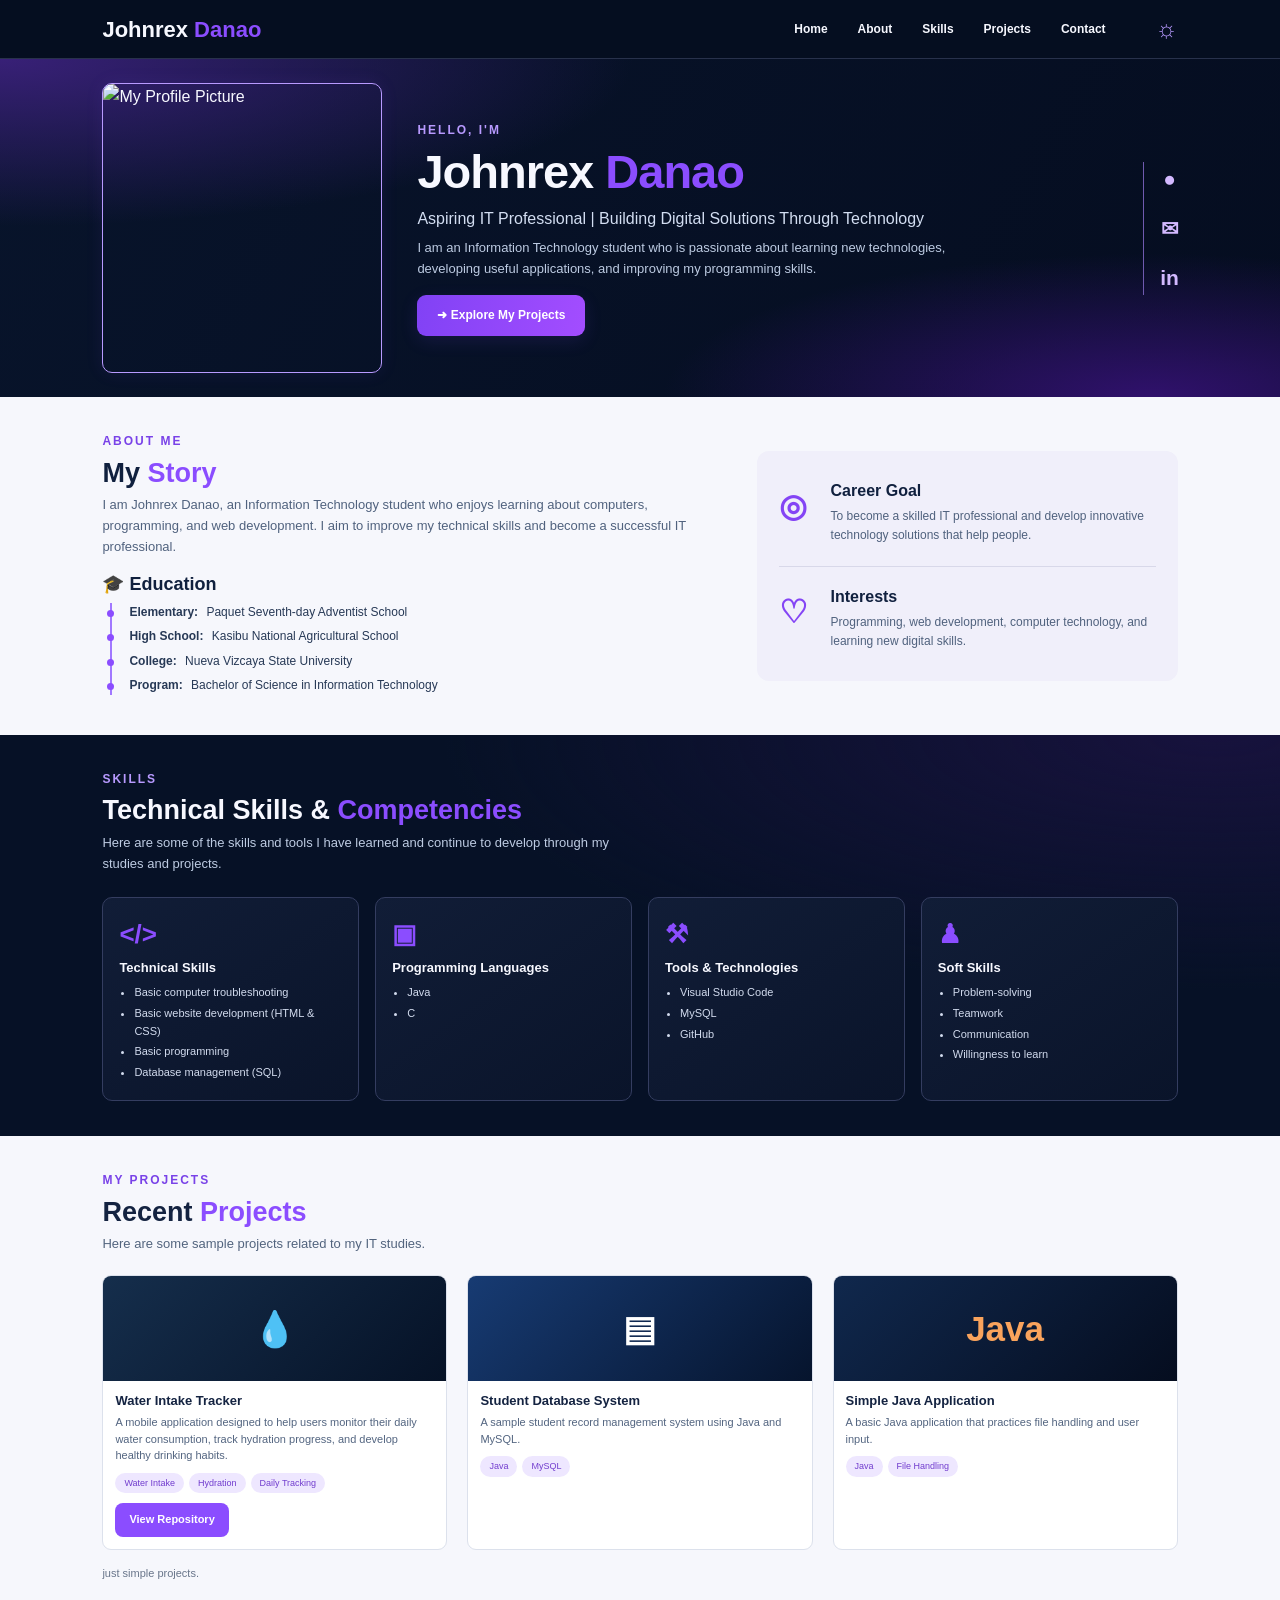
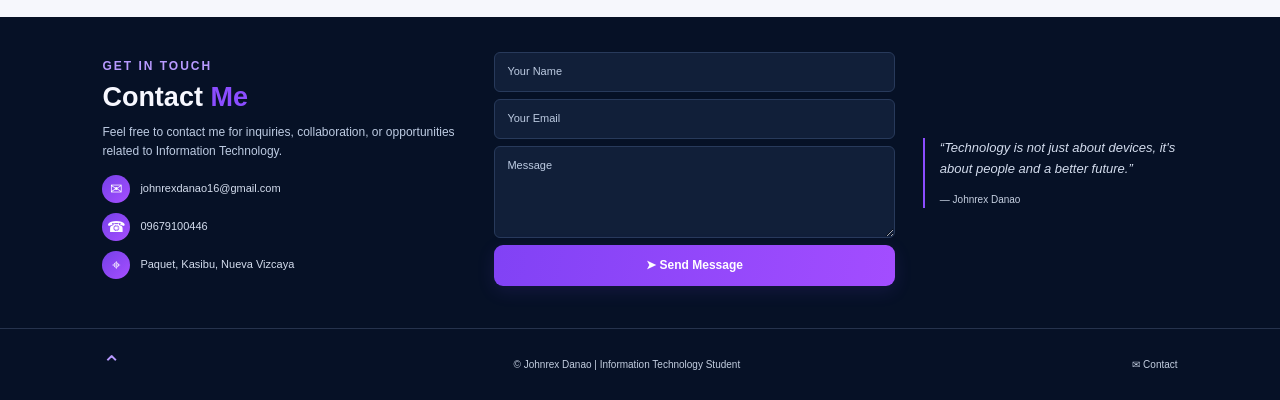
==== index.html @ 1e27bde1 "Update Water Intake Tracker repository link Updated the GitHub repository link to the correct URL." ====
﻿<!DOCTYPE html>
<html lang="en">
<head>
  <meta charset="UTF-8">
  <meta name="viewport" content="width=device-width, initial-scale=1.0">
  <title>Johnrex Danao | IT Portfolio</title>

  <link rel="stylesheet" href="style.css">
  <script src="jana1.js" defer></script>
</head>
<body>

  <!-- NAVIGATION -->
  <header class="navbar">
    <a href="#home" class="logo">Johnrex <span>Danao</span></a>

    <button class="menu-toggle" id="menuToggle"
      aria-label="Open navigation" aria-expanded="false">☰</button>

    <nav class="nav-links" id="navLinks">
      <a href="#home">Home</a>
      <a href="#about">About</a>
      <a href="#skills">Skills</a>
      <a href="#projects">Projects</a>
      <a href="#contact">Contact</a>
      <button id="themeToggle" class="theme-toggle"
        aria-label="Toggle light and dark theme">☼</button>
    </nav>
  </header>

  <!-- HOME -->
  <section id="home" class="hero">
    <div class="hero-photo">
      <img src="mypicture.jpg" alt="My Profile Picture">
    </div>

    <div class="hero-content">
      <p class="eyebrow">HELLO, I'M</p>
      <h1>Johnrex <span>Danao</span></h1>

      <h2>
        Aspiring IT Professional |
        Building Digital Solutions Through Technology
      </h2>

      <p>
        I am an Information Technology student who is passionate
        about learning new technologies, developing useful
        applications, and improving my programming skills.
      </p>

      <a href="#projects" class="button">
        ➜ Explore My Projects
      </a>
    </div>

    <div class="social-links">
      <a href="https://github.com/" target="_blank"
         rel="noopener noreferrer" aria-label="GitHub">●</a>
      <a href="mailto:johnrexdanao16@gmail.com"
         aria-label="Email">✉</a>
      <a href="https://www.linkedin.com/" target="_blank"
         rel="noopener noreferrer" aria-label="LinkedIn">in</a>
    </div>
  </section>

  <!-- ABOUT -->
  <section id="about" class="about section">
    <div class="about-left">
      <p class="eyebrow">ABOUT ME</p>
      <h2>My <span>Story</span></h2>

      <p>
        I am Johnrex Danao, an Information Technology student
        who enjoys learning about computers, programming,
        and web development. I aim to improve my technical
        skills and become a successful IT professional.
      </p>

      <h3 class="subheading">🎓 Education</h3>

      <div class="education">
        <p><strong>Elementary:</strong>
          Paquet Seventh-day Adventist School</p>
        <p><strong>High School:</strong>
          Kasibu National Agricultural School</p>
        <p><strong>College:</strong>
          Nueva Vizcaya State University</p>
        <p><strong>Program:</strong>
          Bachelor of Science in Information Technology</p>
      </div>
    </div>

    <div class="about-right">
      <article class="about-card">
        <div class="about-icon">◎</div>
        <div>
          <h3>Career Goal</h3>
          <p>
            To become a skilled IT professional and develop
            innovative technology solutions that help people.
          </p>
        </div>
      </article>

      <article class="about-card">
        <div class="about-icon">♡</div>
        <div>
          <h3>Interests</h3>
          <p>
            Programming, web development, computer technology,
            and learning new digital skills.
          </p>
        </div>
      </article>
    </div>
  </section>

  <!-- SKILLS -->
  <section id="skills" class="skills section">
    <p class="eyebrow">SKILLS</p>
    <h2>Technical Skills & <span>Competencies</span></h2>
    <p class="section-description">
      Here are some of the skills and tools I have learned
      and continue to develop through my studies and projects.
    </p>

    <div class="skills-grid">
      <article class="skill-card">
        <div class="skill-icon">&lt;/&gt;</div>
        <h3>Technical Skills</h3>
        <ul>
          <li>Basic computer troubleshooting</li>
          <li>Basic website development (HTML & CSS)</li>
          <li>Basic programming</li>
          <li>Database management (SQL)</li>
        </ul>
      </article>

      <article class="skill-card">
        <div class="skill-icon">▣</div>
        <h3>Programming Languages</h3>
        <ul>
          <li>Java</li>
          <li>C</li>
        </ul>
      </article>

      <article class="skill-card">
        <div class="skill-icon">⚒</div>
        <h3>Tools & Technologies</h3>
        <ul>
          <li>Visual Studio Code</li>
          <li>MySQL</li>
          <li>GitHub</li>
        </ul>
      </article>

      <article class="skill-card">
        <div class="skill-icon">♟</div>
        <h3>Soft Skills</h3>
        <ul>
          <li>Problem-solving</li>
          <li>Teamwork</li>
          <li>Communication</li>
          <li>Willingness to learn</li>
        </ul>
      </article>
    </div>
  </section>

  <!-- PROJECTS -->
  <section id="projects" class="projects section">
    <p class="eyebrow">MY PROJECTS</p>
    <h2>Recent <span>Projects</span></h2>
    <p class="section-description">
      Here are some sample projects related to my IT studies.
    </p>

    <div class="projects-grid">
      <article class="project-card">
    <div class="project-image code-image">
        <span>💧</span>
    </div>

    <div class="project-content">
        <h3>Water Intake Tracker</h3>

        <p>
            A mobile application designed to help users
            monitor their daily water consumption, track
            hydration progress, and develop healthy
            drinking habits.
        </p>

        <div class="tags">
            <span>Water Intake</span>
            <span>Hydration</span>
            <span>Daily Tracking</span>
        </div>

<a href="https://github.com/johnrexdanao20/water-intake-tracking"
   target="_blank"
   rel="noopener noreferrer">
    View Repository
</a>
</div>
</article>

      <article class="project-card">
        <div class="project-image database-image">
          <span>▤</span>
        </div>
        <div class="project-content">
          <h3>Student Database System</h3>
          <p>
            A sample student record management system
            using Java and MySQL.
          </p>
          <div class="tags">
            <span>Java</span><span>MySQL</span>
          </div>
        </div>
      </article>

      <article class="project-card">
        <div class="project-image java-image">
          <span>Java</span>
        </div>
        <div class="project-content">
          <h3>Simple Java Application</h3>
          <p>
            A basic Java application that practices
            file handling and user input.
          </p>
          <div class="tags">
            <span>Java</span><span>File Handling</span>
          </div>
        </div>
      </article>
    </div>

    <p class="project-note">
     just simple projects.
    </p>
  </section>

  <!-- CONTACT -->
  <section id="contact" class="contact section">
    <div class="contact-info">
      <p class="eyebrow">GET IN TOUCH</p>
      <h2>Contact <span>Me</span></h2>
      <p>
        Feel free to contact me for inquiries, collaboration,
        or opportunities related to Information Technology.
      </p>

      <div class="contact-item">
        <span>✉</span>
        <a href="mailto:johnrexdanao16@gmail.com">
          johnrexdanao16@gmail.com
        </a>
      </div>

      <div class="contact-item">
        <span>☎</span>
        <a href="tel:09679100446">09679100446</a>
      </div>

      <div class="contact-item">
        <span>⌖</span>
        <p>Paquet, Kasibu, Nueva Vizcaya</p>
      </div>
    </div>

    <form class="contact-form" id="contactForm">
      <label class="sr-only" for="name">Your Name</label>
      <input type="text" id="name" placeholder="Your Name" required>

      <label class="sr-only" for="email">Your Email</label>
      <input type="email" id="email" placeholder="Your Email" required>

      <label class="sr-only" for="message">Message</label>
      <textarea id="message" placeholder="Message"
        rows="4" required></textarea>

      <button type="submit" class="button">➤ Send Message</button>
      <p id="formNotice" class="form-notice" aria-live="polite"></p>
    </form>

    <blockquote class="quote">
      “Technology is not just about devices, it's about
      people and a better future.”
      <footer>— Johnrex Danao</footer>
    </blockquote>
  </section>

  <!-- FOOTER -->
  <footer class="footer">
    <a href="#home" class="back-top">⌃</a>
    <p>
      © <span id="year"></span> Johnrex Danao |
      Information Technology Student
    </p>
    <a href="mailto:johnrexdanao16@gmail.com">✉ Contact</a>
  </footer>

</body>
</html>
---- style.css ----
﻿/* GENERAL SETTINGS */
* {
  margin: 0;
  padding: 0;
  box-sizing: border-box;
}

:root {
  --purple: #8b4dff;
  --purple-light: #b89aff;
  --navy: #061126;
  --navy-card: #101d37;
  --white: #f7f8ff;
  --muted: #bdcbe2;
  --border: #343d60;
  --light-bg: #f6f7fc;
  --light-text: #273956;
}

html {
  scroll-behavior: smooth;
  scroll-padding-top: 75px;
}

body {
  font-family: Arial, Helvetica, sans-serif;
  background: var(--navy);
  color: var(--white);
  line-height: 1.6;
}

a {
  text-decoration: none;
  color: inherit;
}

button,
input,
textarea {
  font: inherit;
}

button {
  cursor: pointer;
}

section {
  scroll-margin-top: 70px;
}

h1,
h2,
h3 {
  line-height: 1.25;
}

h2 span,
h1 span,
.logo span {
  color: var(--purple);
}

.eyebrow {
  color: var(--purple-light);
  font-size: 12px;
  font-weight: bold;
  letter-spacing: 2px;
  margin-bottom: 5px;
}

.section {
  padding: 35px 8%;
}

.section h2 {
  font-size: 27px;
  margin-bottom: 5px;
}

.section-description {
  font-size: 13px;
  color: var(--muted);
  max-width: 550px;
  margin-bottom: 20px;
}

/* NAVIGATION BAR */
.navbar {
  min-height: 52px;
  padding: 10px 8%;
  display: flex;
  align-items: center;
  justify-content: space-between;
  gap: 20px;
  background: #050e20;
  border-bottom: 1px solid #28314b;
  position: sticky;
  top: 0;
  z-index: 1000;
}

.logo {
  font-size: 22px;
  font-weight: bold;
  white-space: nowrap;
}

.nav-links {
  display: flex;
  align-items: center;
  gap: 30px;
}

.nav-links a {
  font-size: 12px;
  font-weight: bold;
  padding: 7px 0;
  transition: color 0.3s;
}

.nav-links a:hover,
.nav-links a.active {
  color: var(--purple-light);
  border-bottom: 2px solid var(--purple);
}

.theme-toggle {
  color: var(--purple-light);
  background: none;
  border: none;
  font-size: 24px;
  margin-left: 20px;
}

.menu-toggle {
  display: none;
  background: none;
  color: white;
  border: none;
  font-size: 25px;
}

/* HERO / HOME */
.hero {
  min-height: 335px;
  padding: 24px 8%;
  display: grid;
  grid-template-columns: 280px minmax(0, 1fr) 35px;
  align-items: center;
  gap: 35px;
  background:
    radial-gradient(
      ellipse at 0% 0%,
      #382077 0%,
      transparent 35%
    ),
    radial-gradient(
      ellipse at 90% 100%,
      #30116c 0%,
      transparent 30%
    ),
    linear-gradient(120deg, #08142b, #050d20);
}

.hero-photo {
  height: 290px;
  overflow: hidden;
  border: 1.5px solid var(--purple-light);
  border-radius: 10px;
  box-shadow: 0 0 18px #8b4dff18;
}

.hero-photo img {
  display: block;
  width: 100%;
  height: 100%;
  object-fit: cover;
  object-position: center 25%;
}

.hero-content h1 {
  font-size: clamp(30px, 4.5vw, 47px);
  line-height: 1.15;
  margin-bottom: 8px;
  letter-spacing: -1px;
}

.hero-content h2 {
  color: #d3def2;
  font-size: 16px;
  font-weight: normal;
  line-height: 1.45;
  margin-bottom: 8px;
}

.hero-content > p:not(.eyebrow) {
  color: var(--muted);
  font-size: 13px;
  max-width: 540px;
  margin-bottom: 15px;
}

.button {
  display: inline-block;
  border: none;
  border-radius: 9px;
  padding: 11px 20px;
  color: white;
  background: linear-gradient(
    100deg,
    #8142f5,
    #a34dff
  );
  font-size: 12px;
  font-weight: bold;
  box-shadow: 0 5px 18px #8245ff20;
  transition: transform 0.3s, box-shadow 0.3s;
}

.button:hover {
  transform: translateY(-2px);
  box-shadow: 0 8px 22px #8245ff45;
}

.social-links {
  display: flex;
  flex-direction: column;
  align-items: center;
  gap: 16px;
  border-left: 1px solid #6f5aaf;
  padding-left: 18px;
}

.social-links a {
  color: #d3b9ff;
  font-weight: bold;
  font-size: 21px;
}

/* ABOUT SECTION */
.about {
  background: var(--light-bg);
  color: var(--light-text);
  display: grid;
  grid-template-columns: 1.25fr 0.85fr;
  gap: 35px;
  align-items: center;
}

.about > div > p:not(.eyebrow) {
  font-size: 13px;
  color: #50627e;
  margin-bottom: 15px;
}

.about .eyebrow {
  color: #7942e8;
}

.about-left h2,
.about h3 {
  color: #10203e;
}

.subheading {
  font-size: 18px;
  margin: 14px 0 8px;
}

.education {
  border-left: 2px solid #a178ff;
  margin-left: 8px;
  padding-left: 17px;
}

.education p {
  font-size: 12px;
  margin-bottom: 5px;
  position: relative;
}

.education p::before {
  content: "";
  width: 7px;
  height: 7px;
  background: var(--purple);
  border-radius: 50%;
  position: absolute;
  left: -22px;
  top: 7px;
}

.education strong {
  margin-right: 5px;
}

.about-right {
  background: #f0effa;
  padding: 10px 22px;
  border-radius: 12px;
}

.about-card {
  display: flex;
  gap: 17px;
  padding: 20px 0;
}

.about-card + .about-card {
  border-top: 1px solid #d8d8e9;
}

.about-icon {
  color: #8444f5;
  font-size: 32px;
  font-weight: bold;
  min-width: 35px;
}

.about-card h3 {
  font-size: 16px;
  margin-bottom: 6px;
}

.about-card p {
  color: #50627e;
  font-size: 12px;
}

/* SKILLS SECTION */
.skills {
  background:
    radial-gradient(
      ellipse at 95% 0%,
      #17123d,
      transparent 45%
    ),
    var(--navy);
}

.skills-grid {
  display: grid;
  grid-template-columns: repeat(4, minmax(0, 1fr));
  gap: 16px;
  margin-top: 22px;
}

.skill-card {
  border: 1px solid var(--border);
  background: linear-gradient(
    145deg,
    #111d37,
    #0a142a
  );
  border-radius: 10px;
  padding: 16px;
  transition: border-color 0.3s, transform 0.3s;
}

.skill-card:hover {
  border-color: var(--purple);
  transform: translateY(-4px);
}

.skill-icon {
  color: var(--purple);
  font-size: 26px;
  font-weight: bold;
  margin-bottom: 5px;
}

.skill-card h3 {
  font-size: 13px;
  margin-bottom: 8px;
}

.skill-card ul {
  padding-left: 15px;
  color: #d2dbee;
  font-size: 11px;
}

.skill-card li {
  margin-bottom: 3px;
}

/* PROJECTS SECTION */
.projects {
  background: var(--light-bg);
  color: #142341;
}

.projects .eyebrow {
  color: #7942e8;
}

.projects .section-description {
  color: #52647e;
}

.projects-grid {
  display: grid;
  grid-template-columns: repeat(3, minmax(0, 1fr));
  gap: 20px;
}

.project-card {
  background: white;
  border: 1px solid #dce1ec;
  border-radius: 9px;
  overflow: hidden;
  transition: transform 0.3s, box-shadow 0.3s;
}

.project-card:hover {
  transform: translateY(-4px);
  box-shadow: 0 12px 25px #101b3515;
}

.project-image {
  height: 105px;
  display: grid;
  place-items: center;
  color: white;
  background: linear-gradient(135deg, #142b51, #071229);
  font-size: 35px;
  font-weight: bold;
}

.code-image {
  background: linear-gradient(135deg, #152e4c, #061226);
}

.database-image {
  background: linear-gradient(135deg, #173b73, #06142d);
}

.java-image {
  background: linear-gradient(135deg, #10284d, #050d1f);
  color: #f9a35c;
}

.project-content {
  padding: 12px;
}

.project-content h3 {
  font-size: 13px;
  margin-bottom: 5px;
}

.project-content p {
  color: #536580;
  font-size: 11px;
  line-height: 1.5;
  margin-bottom: 9px;
}
/* GITHUB REPOSITORY BUTTON */
.project-content a {
    display: inline-block;
    padding: 8px 14px;
    background-color: #8b4dff;
    color: white;
    text-decoration: none;
    border-radius: 8px;
    margin-top: 10px;
    font-size: 11px;
    font-weight: bold;
    transition: 0.3s;
}

.project-content a:hover {
    background-color: #6c35d9;
    transform: translateY(-2px);
}
.tags {
  display: flex;
  flex-wrap: wrap;
  gap: 5px;
}

.tags span {
  color: #713cce;
  background: #eee7ff;
  padding: 3px 9px;
  border-radius: 20px;
  font-size: 9px;
}

.project-note {
  color: #68758a;
  font-size: 11px;
  margin-top: 15px;
}

/* CONTACT SECTION */
.contact {
  display: grid;
  grid-template-columns: 1fr 1.1fr 0.7fr;
  gap: 28px;
  align-items: center;
  background: #061126;
}

.contact-info h2 {
  margin-bottom: 8px;
}

.contact-info > p:not(.eyebrow) {
  font-size: 12px;
  color: var(--muted);
  margin-bottom: 14px;
}

.contact-item {
  display: flex;
  align-items: center;
  gap: 10px;
  margin: 10px 0;
  font-size: 11px;
  overflow-wrap: anywhere;
}

.contact-item > span {
  display: grid;
  place-items: center;
  flex-shrink: 0;
  width: 28px;
  height: 28px;
  border-radius: 50%;
  color: white;
  background: linear-gradient(135deg, #7540e9, #a64fff);
  font-size: 15px;
}

.contact-item p {
  color: #d3dced;
}

.contact-item a {
  color: #d3dced;
}

.contact-item a:hover {
  color: var(--purple-light);
}

.contact-form {
  display: flex;
  flex-direction: column;
  gap: 7px;
}

.contact-form input,
.contact-form textarea {
  width: 100%;
  background: #111f39;
  color: white;
  border: 1px solid #283a5b;
  border-radius: 6px;
  padding: 10px 12px;
  font-size: 11px;
  outline: none;
}

.contact-form input:focus,
.contact-form textarea:focus {
  border-color: var(--purple);
}

.contact-form input::placeholder,
.contact-form textarea::placeholder {
  color: #bdcbe2;
}

.contact-form textarea {
  resize: vertical;
}

.contact-form .button {
  width: 100%;
}

.form-notice {
  color: #c9b4ff;
  font-size: 11px;
}

.sr-only {
  position: absolute;
  width: 1px;
  height: 1px;
  padding: 0;
  margin: -1px;
  overflow: hidden;
  clip: rect(0, 0, 0, 0);
  white-space: nowrap;
  border: 0;
}

.quote {
  color: #d3dced;
  font-style: italic;
  font-size: 13px;
  border-left: 2px solid var(--purple);
  padding-left: 15px;
}

.quote footer {
  margin-top: 12px;
  color: #c5cfe0;
  font-size: 10px;
  font-style: normal;
}

/* FOOTER */
.footer {
  padding: 17px 8%;
  border-top: 1px solid #26334d;
  display: flex;
  align-items: center;
  justify-content: space-between;
  gap: 15px;
  color: #c3cee0;
  font-size: 10px;
}

.back-top {
  font-size: 23px;
  color: var(--purple-light);
}

/* LIGHT THEME */
body.light-theme {
  --navy: #f4f6fc;
  --navy-card: #ffffff;
  --white: #17213b;
  --muted: #536580;
  --border: #d9deeb;
}

body.light-theme .navbar,
body.light-theme .hero,
body.light-theme .skills,
body.light-theme .contact {
  background: #eef1fa;
  color: #17213b;
}

body.light-theme .nav-links a,
body.light-theme .hero-content h2,
body.light-theme .hero-content > p:not(.eyebrow),
body.light-theme .skill-card ul,
body.light-theme .contact-info > p:not(.eyebrow),
body.light-theme .contact-item a,
body.light-theme .contact-item p,
body.light-theme .quote,
body.light-theme .quote footer {
  color: #354664;
}

body.light-theme .skill-card,
body.light-theme .contact-form input,
body.light-theme .contact-form textarea {
  background: #fff;
  color: #17213b;
}

body.light-theme .contact-form input::placeholder,
body.light-theme .contact-form textarea::placeholder {
  color: #536580;
}

/* MOBILE RESPONSIVENESS */
@media (max-width: 900px) {
  .navbar,
  .hero,
  .section,
  .footer {
    padding-left: 5%;
    padding-right: 5%;
  }

  .hero {
    grid-template-columns: 220px minmax(0, 1fr);
    gap: 24px;
  }

  .hero-photo {
    height: 270px;
  }

  .social-links {
    display: none;
  }

  .skills-grid {
    grid-template-columns: repeat(2, minmax(0, 1fr));
  }

  .contact {
    grid-template-columns: 1fr 1fr;
  }

  .quote {
    grid-column: 1 / -1;
  }
}

@media (max-width: 600px) {
  .navbar {
    padding: 12px 5%;
  }

  .logo {
    font-size: 19px;
  }

  .menu-toggle {
    display: block;
  }

  .nav-links {
    display: none;
    position: absolute;
    top: 100%;
    left: 0;
    width: 100%;
    padding: 18px 6%;
    background: #081329;
    border-bottom: 1px solid var(--border);
    flex-direction: column;
    align-items: stretch;
    gap: 12px;
  }

  .nav-links.open {
    display: flex;
  }

  .nav-links a {
    padding: 8px 0;
  }

  .theme-toggle {
    margin: 0;
    align-self: flex-start;
  }

  .hero {
    grid-template-columns: 1fr;
    padding-top: 28px;
    text-align: center;
    gap: 22px;
  }

  .hero-photo {
    width: min(280px, 85%);
    height: 310px;
    margin: auto;
  }

  .hero-content h1 {
    font-size: 37px;
  }

  .hero-content h2 {
    font-size: 15px;
  }

  .section {
    padding-top: 38px;
    padding-bottom: 38px;
  }

  .section h2 {
    font-size: 25px;
  }

  .about {
    grid-template-columns: 1fr;
    gap: 22px;
  }

  .about-right {
    padding: 8px 17px;
  }

  .skills-grid,
  .projects-grid,
  .contact {
    grid-template-columns: 1fr;
  }

  .skill-card {
    padding: 18px;
  }

  .project-image {
    height: 140px;
  }

  .quote {
    grid-column: auto;
  }

  .footer {
    flex-wrap: wrap;
    justify-content: center;
    text-align: center;
  }
}
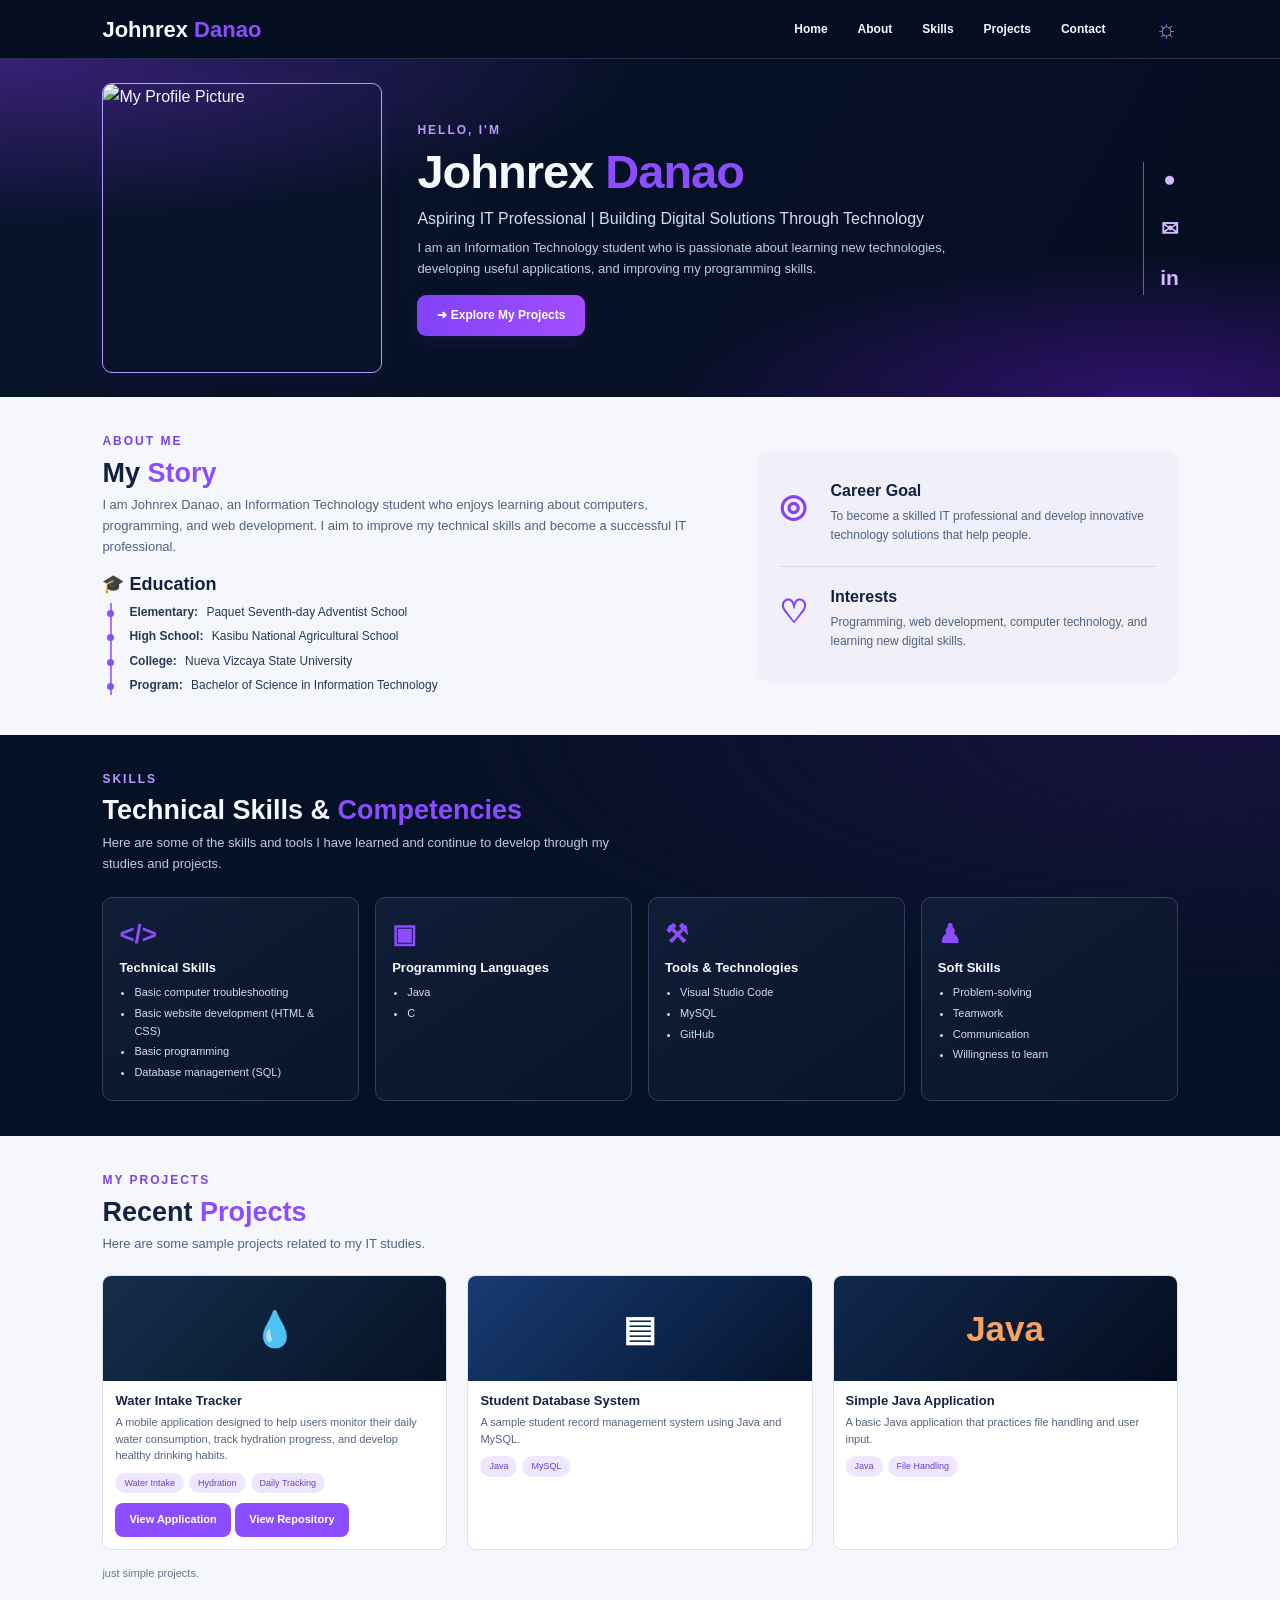
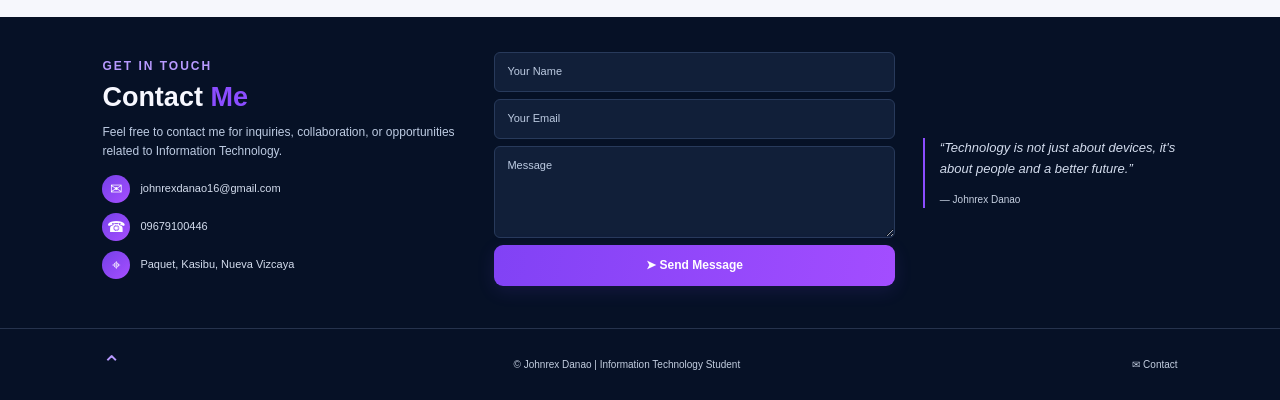
==== commit 2a5333fa: "Add Water Intake Tracker application and repository links" ====
--- a/index.html
+++ b/index.html
@@ -198,6 +198,11 @@
             <span>Hydration</span>
             <span>Daily Tracking</span>
         </div>
+<a href="https://water-intake-tracking.netlify.app"
+   target="_blank"
+   rel="noopener noreferrer">
+    View Application
+</a>
 
 <a href="https://github.com/johnrexdanao20/water-intake-tracking"
    target="_blank"
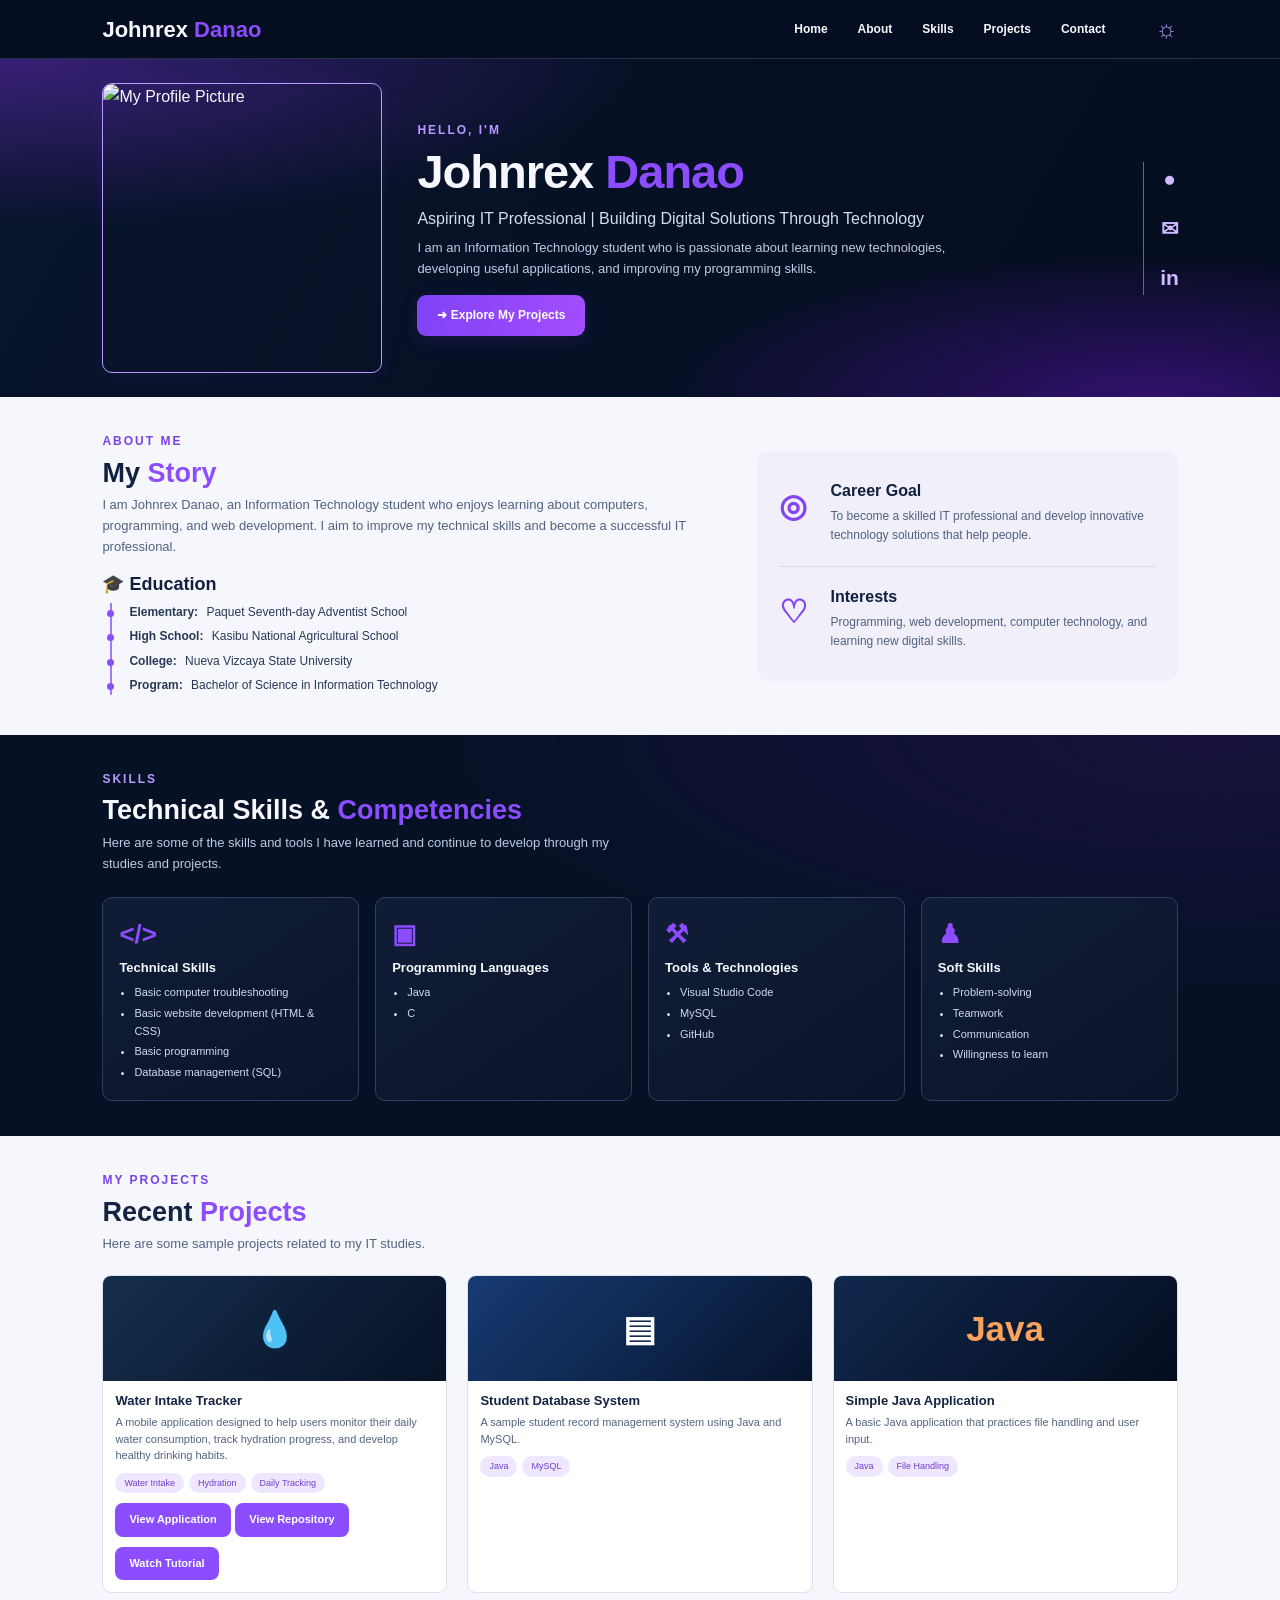
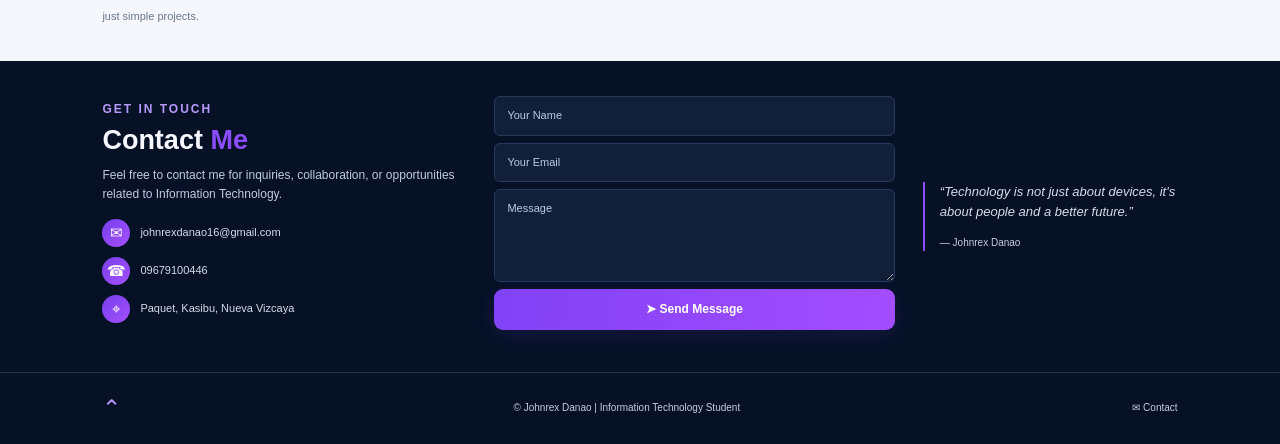
==== commit 1f61de73: "Update index.html" ====
--- a/index.html
+++ b/index.html
@@ -55,7 +55,7 @@
     </div>
 
     <div class="social-links">
-      <a href="https://github.com/" target="_blank"
+      <a href="https://github.com/johnrexdanao20" target="_blank"
          rel="noopener noreferrer" aria-label="GitHub">●</a>
       <a href="mailto:johnrexdanao16@gmail.com"
          aria-label="Email">✉</a>
@@ -198,16 +198,21 @@
             <span>Hydration</span>
             <span>Daily Tracking</span>
         </div>
-<a href="https://water-intake-tracking.netlify.app"
+<a href="https://water-intake-trackings.netlify.app"
    target="_blank"
    rel="noopener noreferrer">
     View Application
 </a>
 
-<a href="https://github.com/johnrexdanao20/water-intake-tracking"
+<a href="https://github.com/johnrexdanao20/water-intake-tracker.git"
    target="_blank"
    rel="noopener noreferrer">
     View Repository
+</a>
+      <a href="https://drive.google.com/file/d/1j1ZdFZx9ta2e0lyUoKlLjIXuIIXWWA8p/view?usp=drive_link"
+   target="_blank"
+   rel="noopener noreferrer">
+    Watch Tutorial
 </a>
 </div>
 </article>
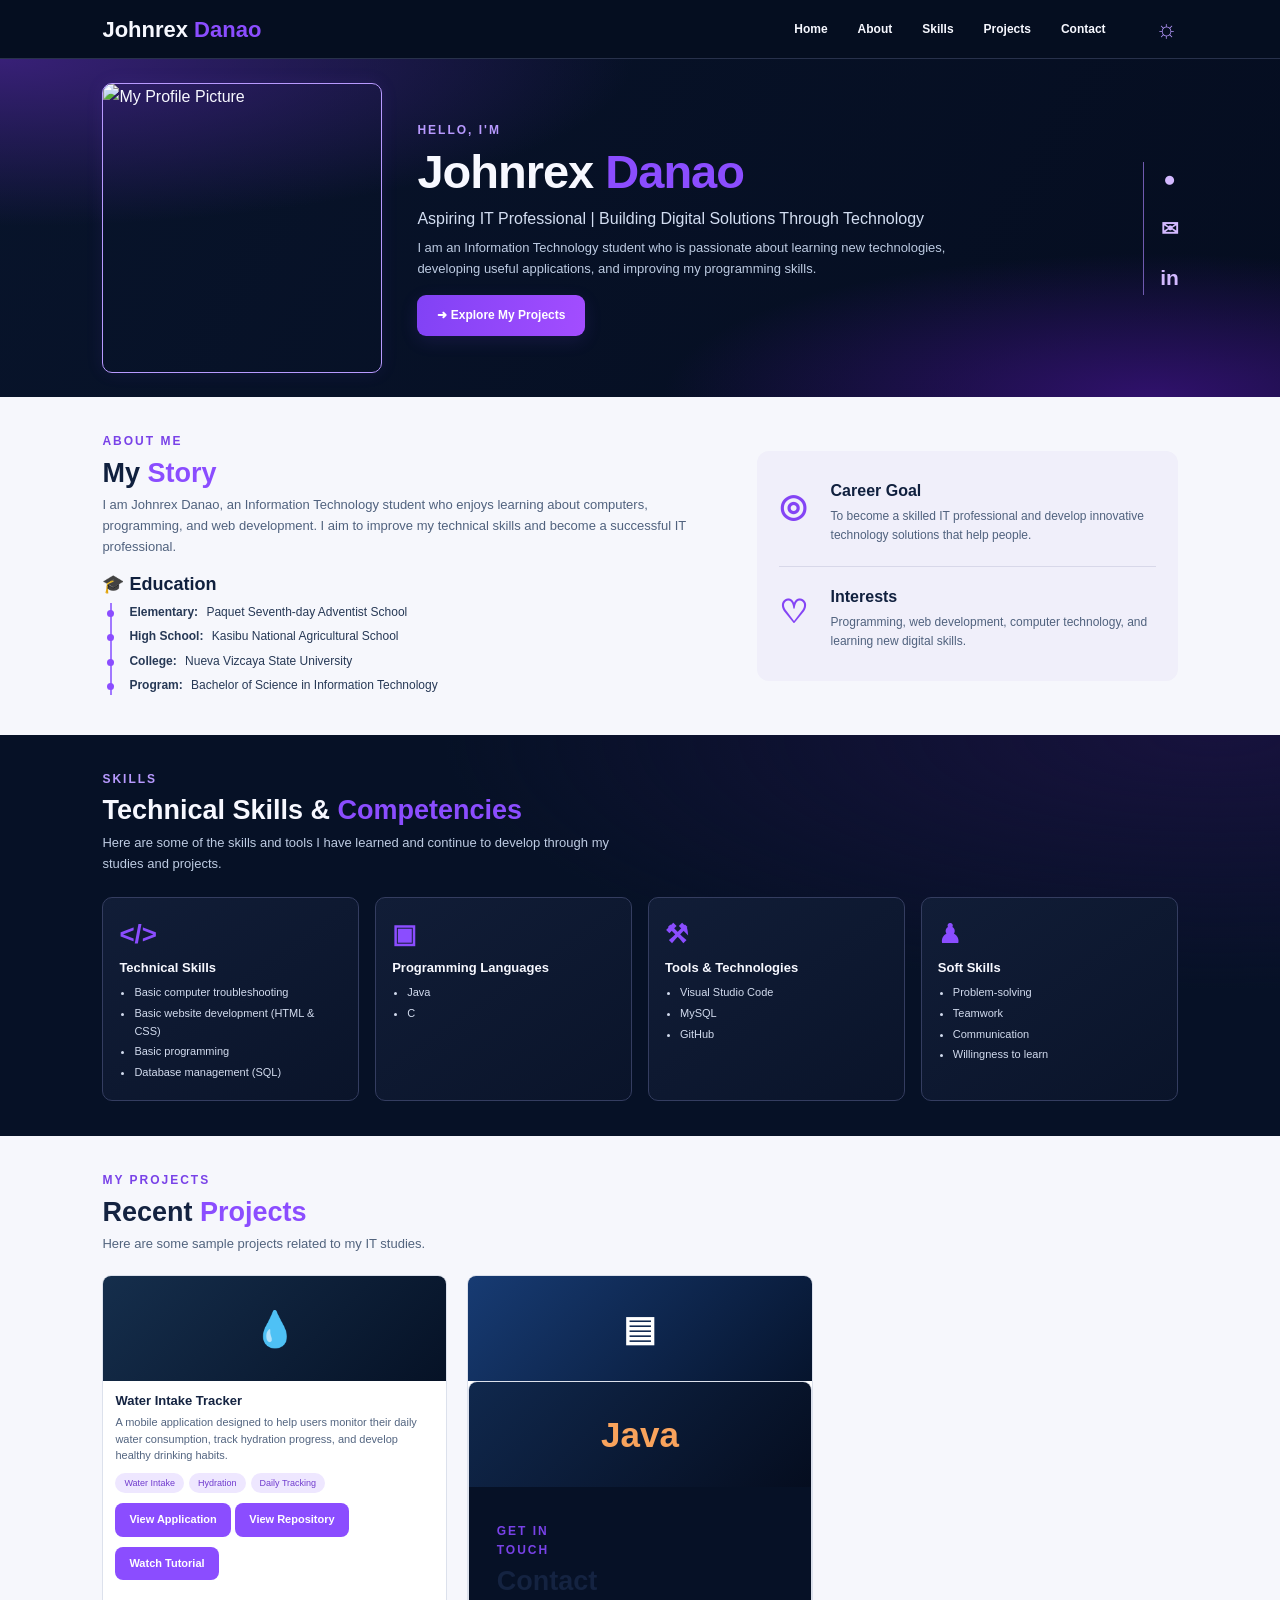
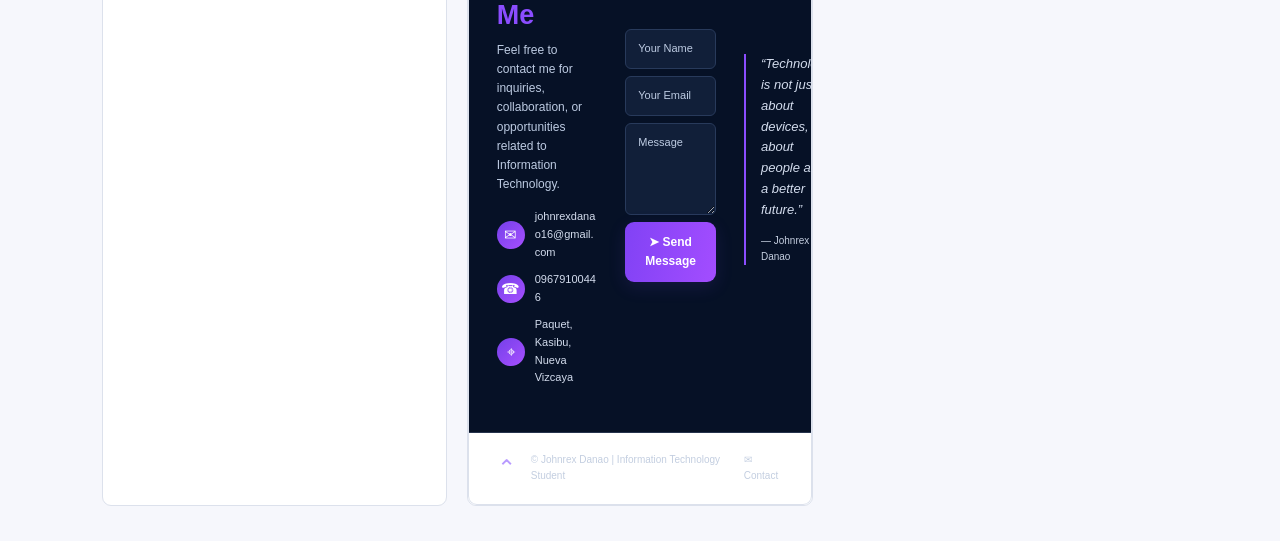
==== commit a6745f10: "Remove project details from index.html Removed several project descriptions and tags from the index." ====
--- a/index.html
+++ b/index.html
@@ -221,39 +221,11 @@
         <div class="project-image database-image">
           <span>▤</span>
         </div>
-        <div class="project-content">
-          <h3>Student Database System</h3>
-          <p>
-            A sample student record management system
-            using Java and MySQL.
-          </p>
-          <div class="tags">
-            <span>Java</span><span>MySQL</span>
-          </div>
-        </div>
-      </article>
-
+       
       <article class="project-card">
         <div class="project-image java-image">
           <span>Java</span>
         </div>
-        <div class="project-content">
-          <h3>Simple Java Application</h3>
-          <p>
-            A basic Java application that practices
-            file handling and user input.
-          </p>
-          <div class="tags">
-            <span>Java</span><span>File Handling</span>
-          </div>
-        </div>
-      </article>
-    </div>
-
-    <p class="project-note">
-     just simple projects.
-    </p>
-  </section>
 
   <!-- CONTACT -->
   <section id="contact" class="contact section">
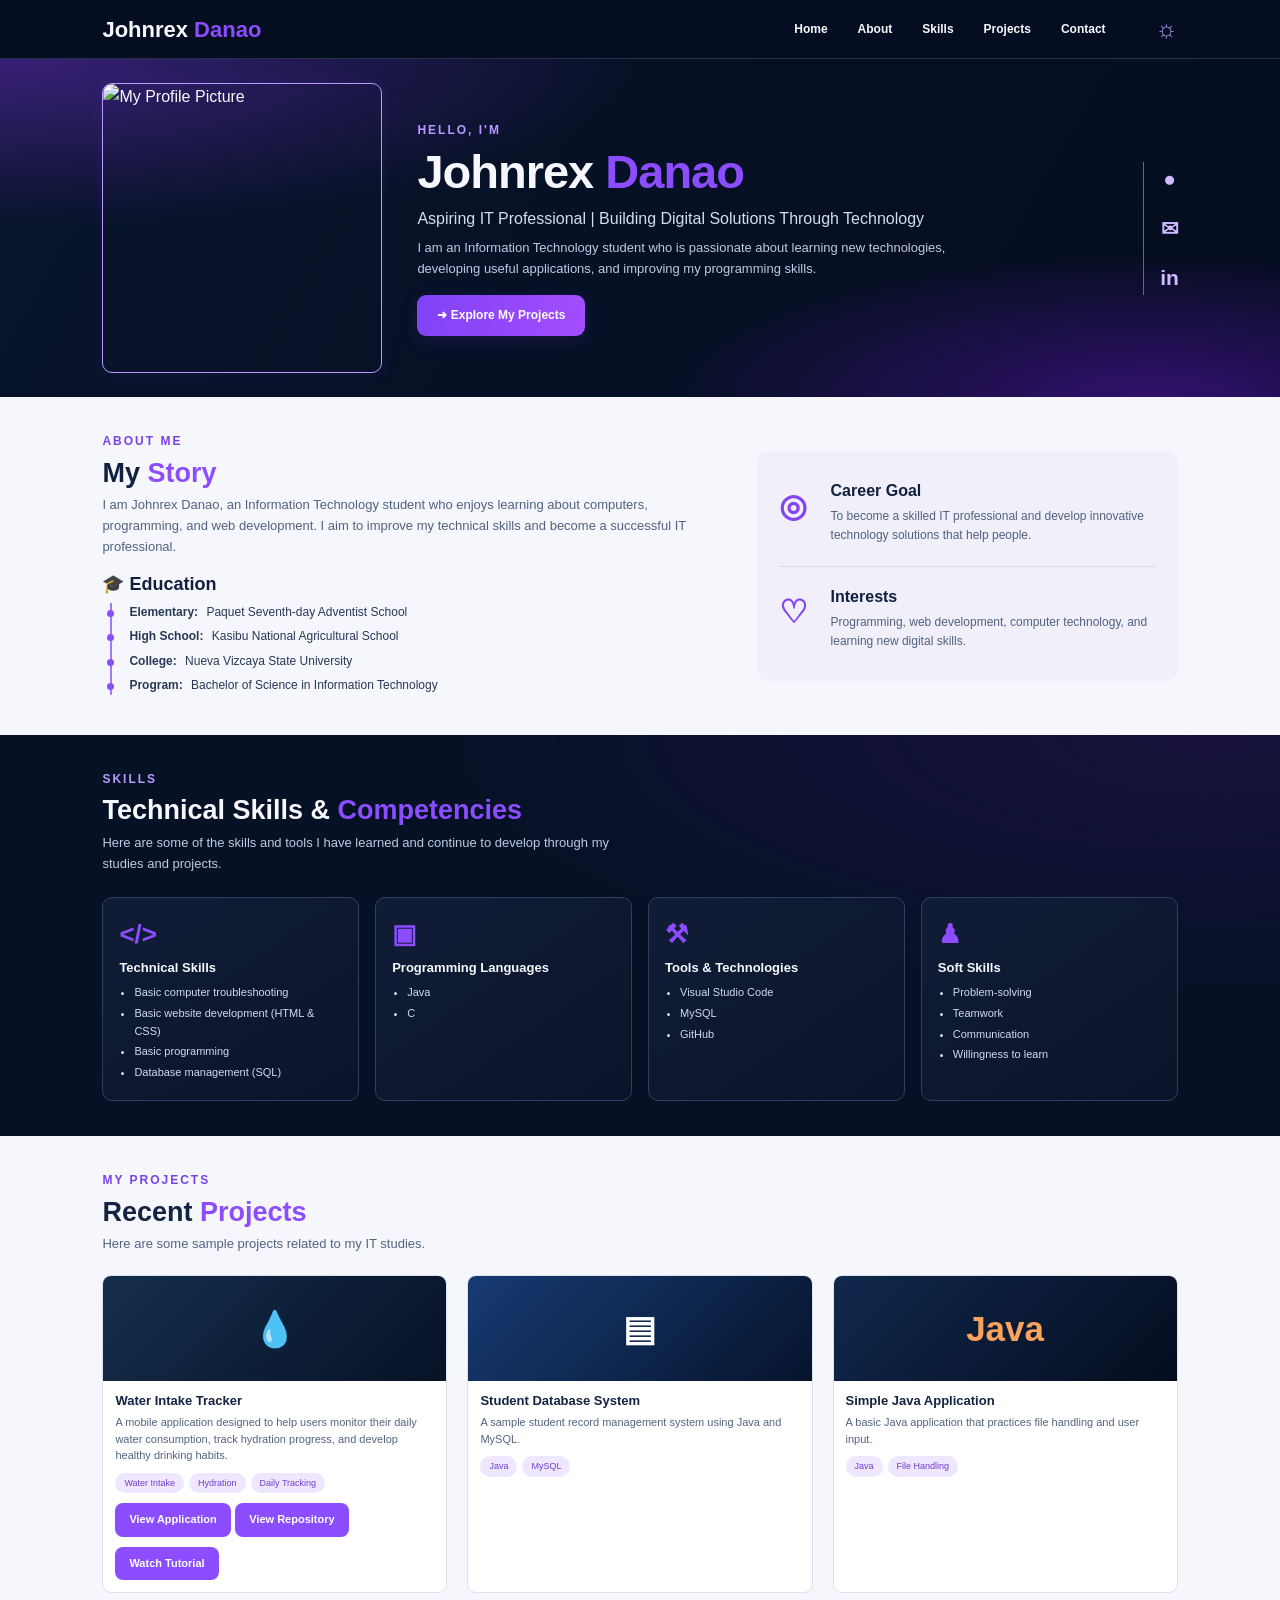
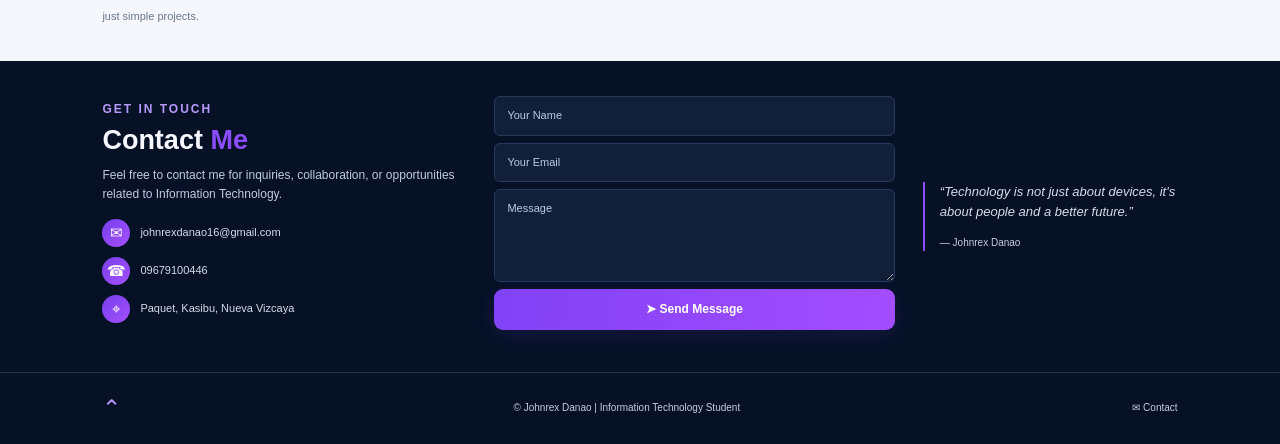
==== commit f6d51461: "Update index.html" ====
--- a/index.html
+++ b/index.html
@@ -1,4 +1,4 @@
-﻿<!DOCTYPE html>
+<!DOCTYPE html>
 <html lang="en">
 <head>
   <meta charset="UTF-8">
@@ -221,11 +221,39 @@
         <div class="project-image database-image">
           <span>▤</span>
         </div>
-       
+        <div class="project-content">
+          <h3>Student Database System</h3>
+          <p>
+            A sample student record management system
+            using Java and MySQL.
+          </p>
+          <div class="tags">
+            <span>Java</span><span>MySQL</span>
+          </div>
+        </div>
+      </article>
+
       <article class="project-card">
         <div class="project-image java-image">
           <span>Java</span>
         </div>
+        <div class="project-content">
+          <h3>Simple Java Application</h3>
+          <p>
+            A basic Java application that practices
+            file handling and user input.
+          </p>
+          <div class="tags">
+            <span>Java</span><span>File Handling</span>
+          </div>
+        </div>
+      </article>
+    </div>
+
+    <p class="project-note">
+     just simple projects.
+    </p>
+  </section>
 
   <!-- CONTACT -->
   <section id="contact" class="contact section">
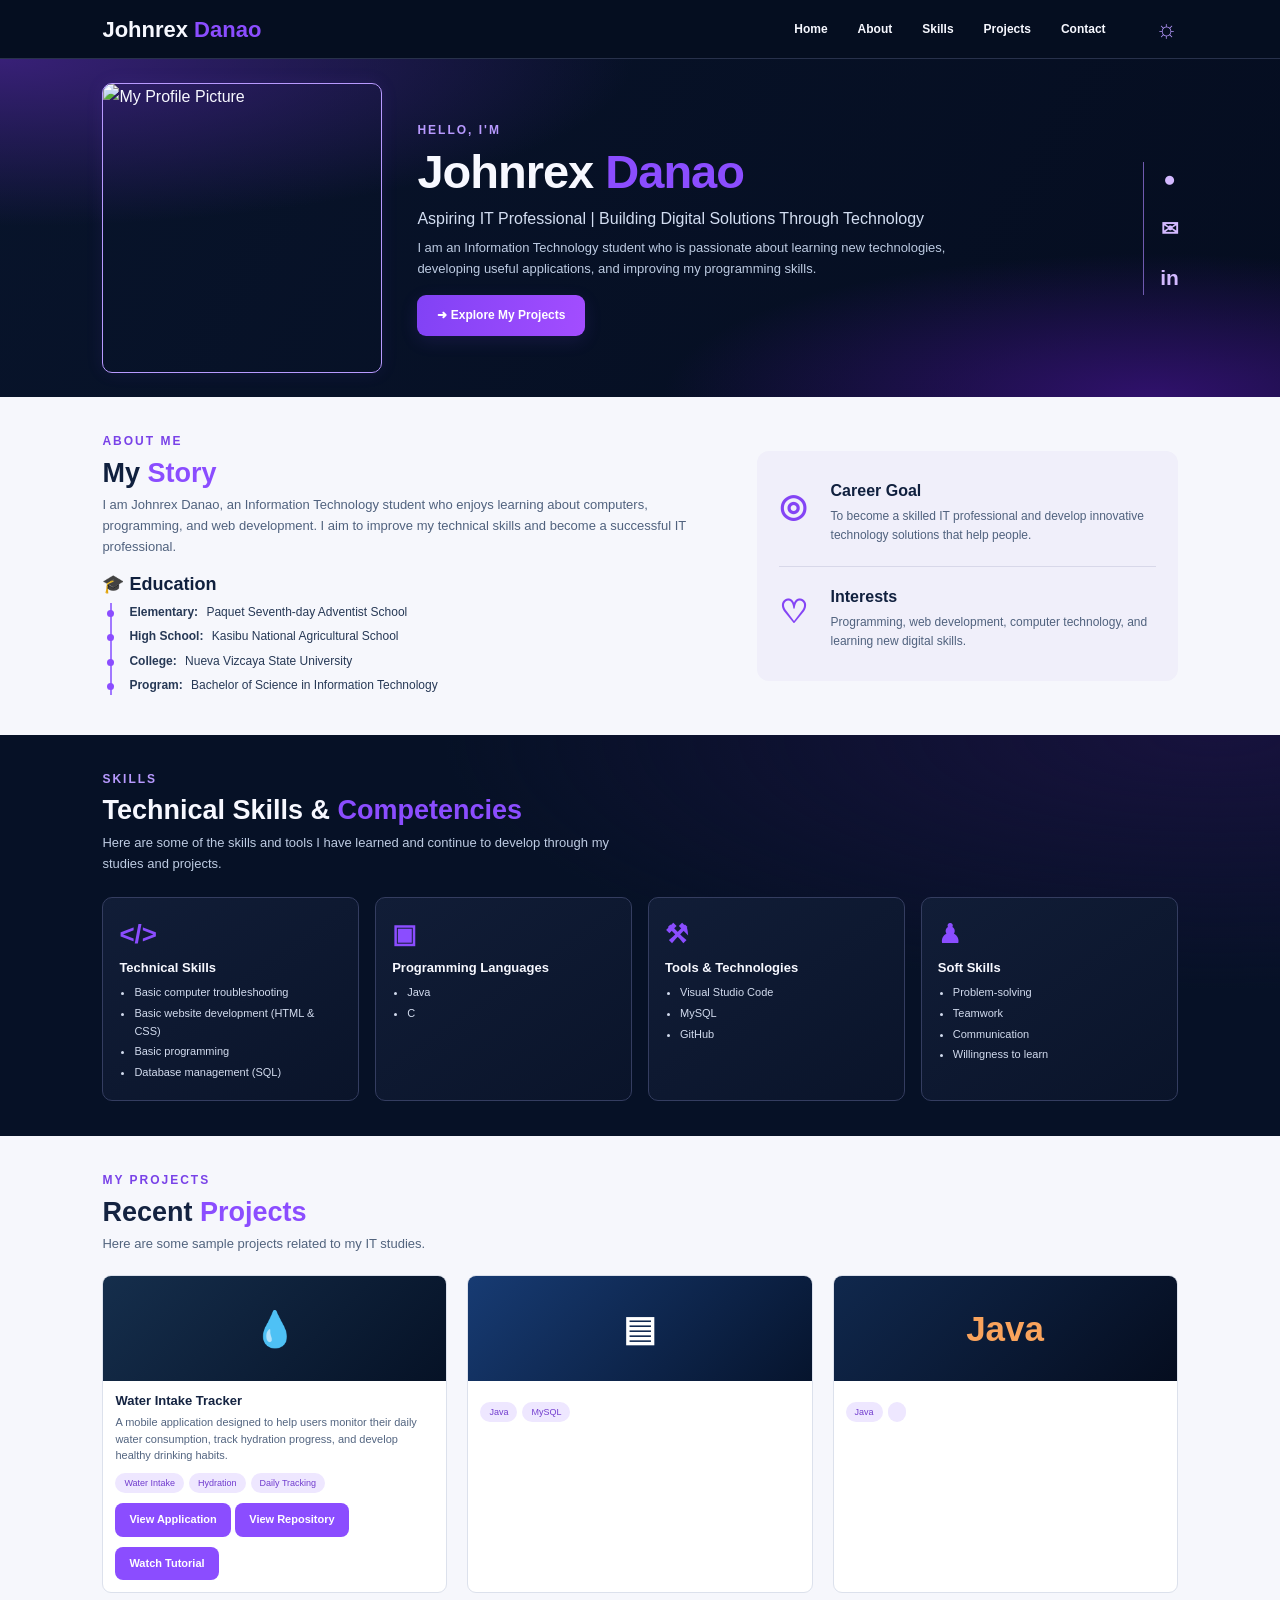
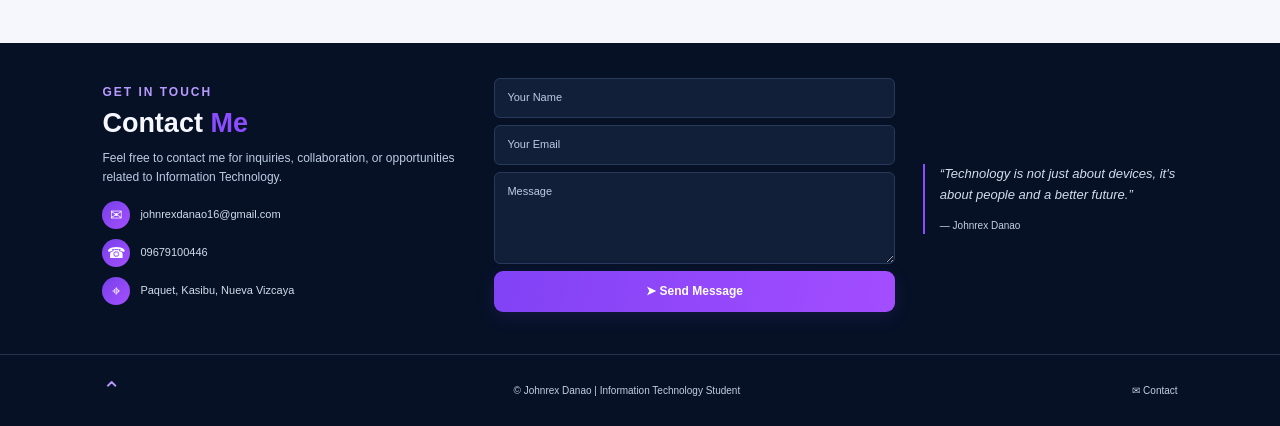
==== commit d4e5b5f4: "Remove project titles and descriptions Removed project titles and descriptions from the HTML." ====
--- a/index.html
+++ b/index.html
@@ -222,10 +222,8 @@
           <span>▤</span>
         </div>
         <div class="project-content">
-          <h3>Student Database System</h3>
+          <h3></h3>
           <p>
-            A sample student record management system
-            using Java and MySQL.
           </p>
           <div class="tags">
             <span>Java</span><span>MySQL</span>
@@ -238,20 +236,18 @@
           <span>Java</span>
         </div>
         <div class="project-content">
-          <h3>Simple Java Application</h3>
+          <h3></h3>
           <p>
-            A basic Java application that practices
-            file handling and user input.
+           
           </p>
           <div class="tags">
-            <span>Java</span><span>File Handling</span>
+            <span>Java</span><span></span>
           </div>
         </div>
       </article>
     </div>
 
     <p class="project-note">
-     just simple projects.
     </p>
   </section>
 
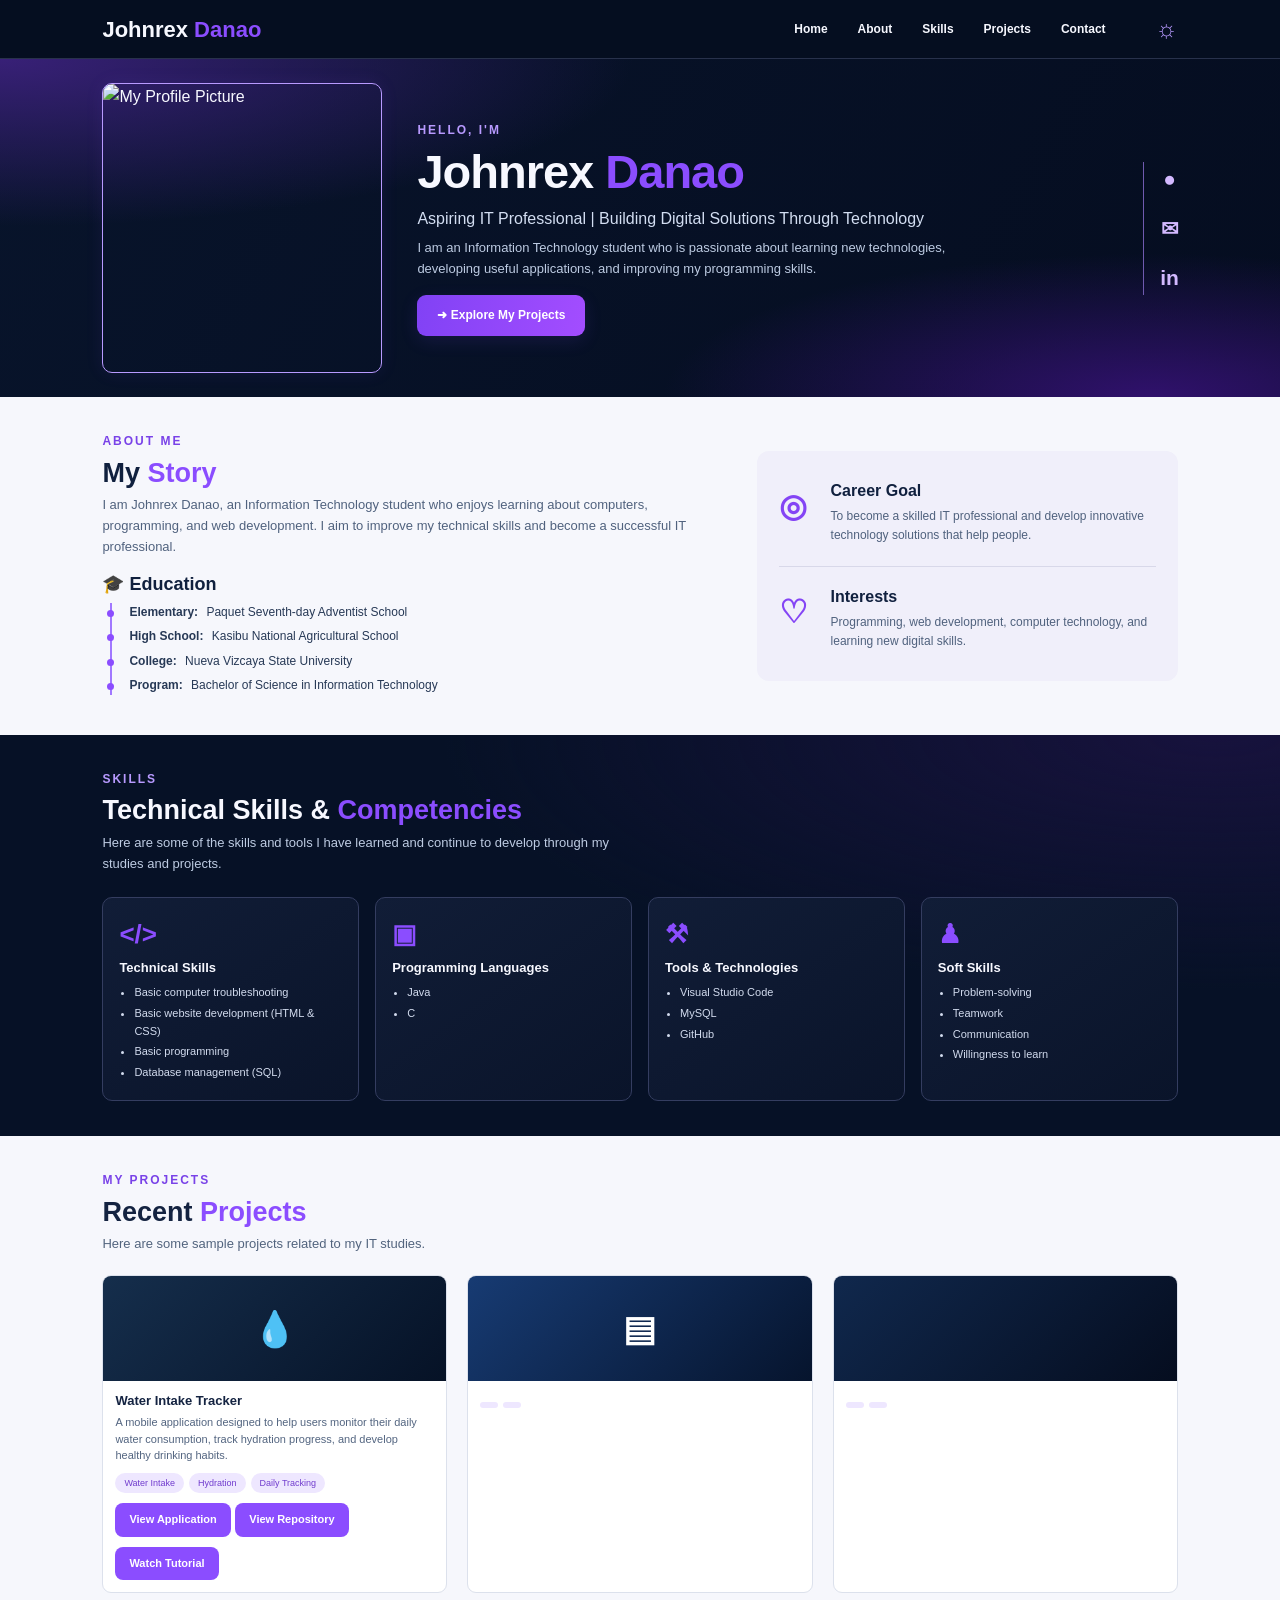
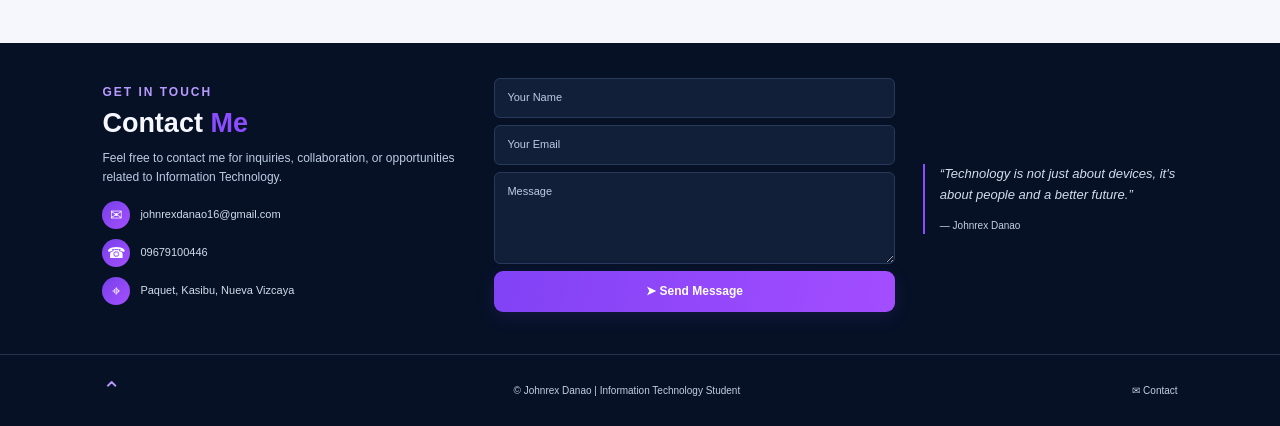
==== commit c9a9aaf4: "Clean up empty span elements in index.html Removed unnecessary span elements for clarity." ====
--- a/index.html
+++ b/index.html
@@ -226,14 +226,14 @@
           <p>
           </p>
           <div class="tags">
-            <span>Java</span><span>MySQL</span>
+            <span></span><span></span>
           </div>
         </div>
       </article>
 
       <article class="project-card">
         <div class="project-image java-image">
-          <span>Java</span>
+          <span></span>
         </div>
         <div class="project-content">
           <h3></h3>
@@ -241,7 +241,7 @@
            
           </p>
           <div class="tags">
-            <span>Java</span><span></span>
+            <span></span><span></span>
           </div>
         </div>
       </article>
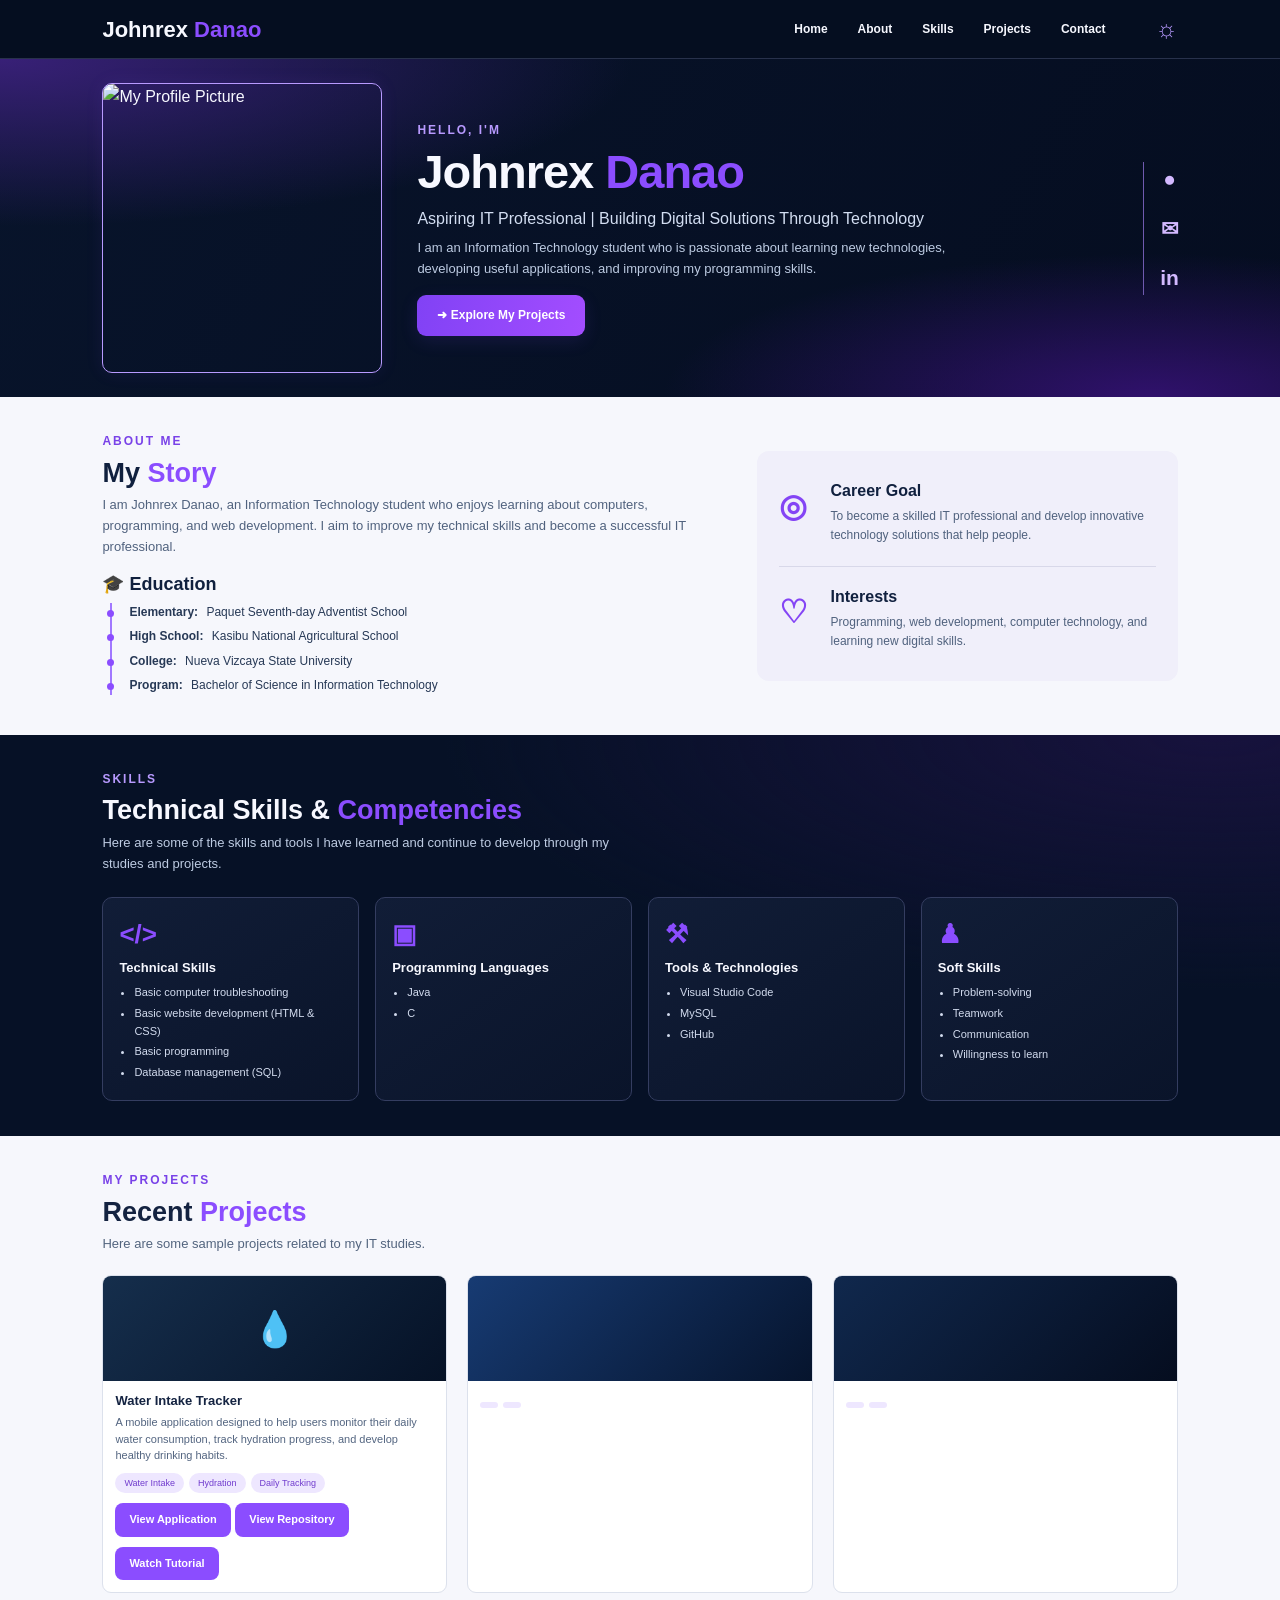
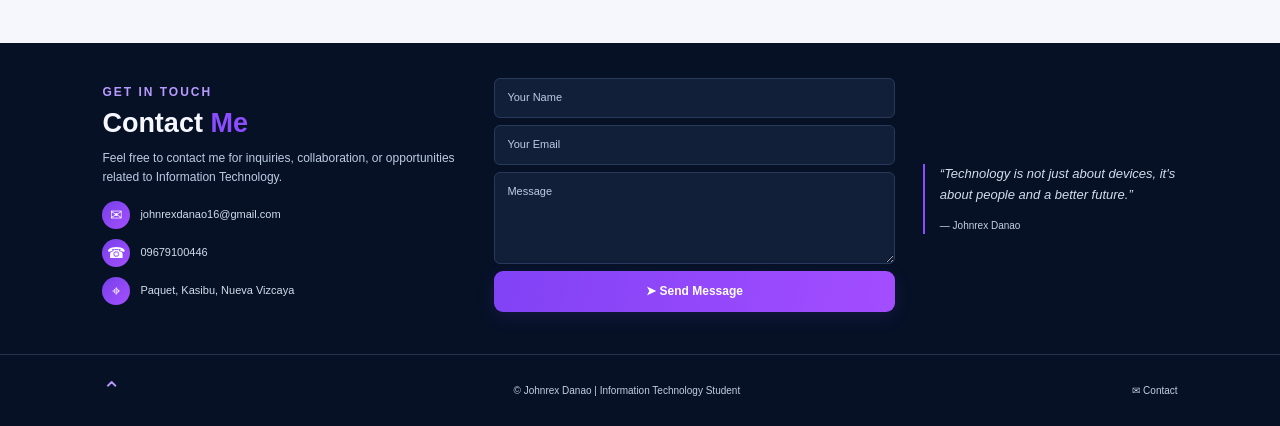
==== commit 5ed3c60a: "Update index.html" ====
--- a/index.html
+++ b/index.html
@@ -219,7 +219,7 @@
 
       <article class="project-card">
         <div class="project-image database-image">
-          <span>▤</span>
+          <span></span>
         </div>
         <div class="project-content">
           <h3></h3>
